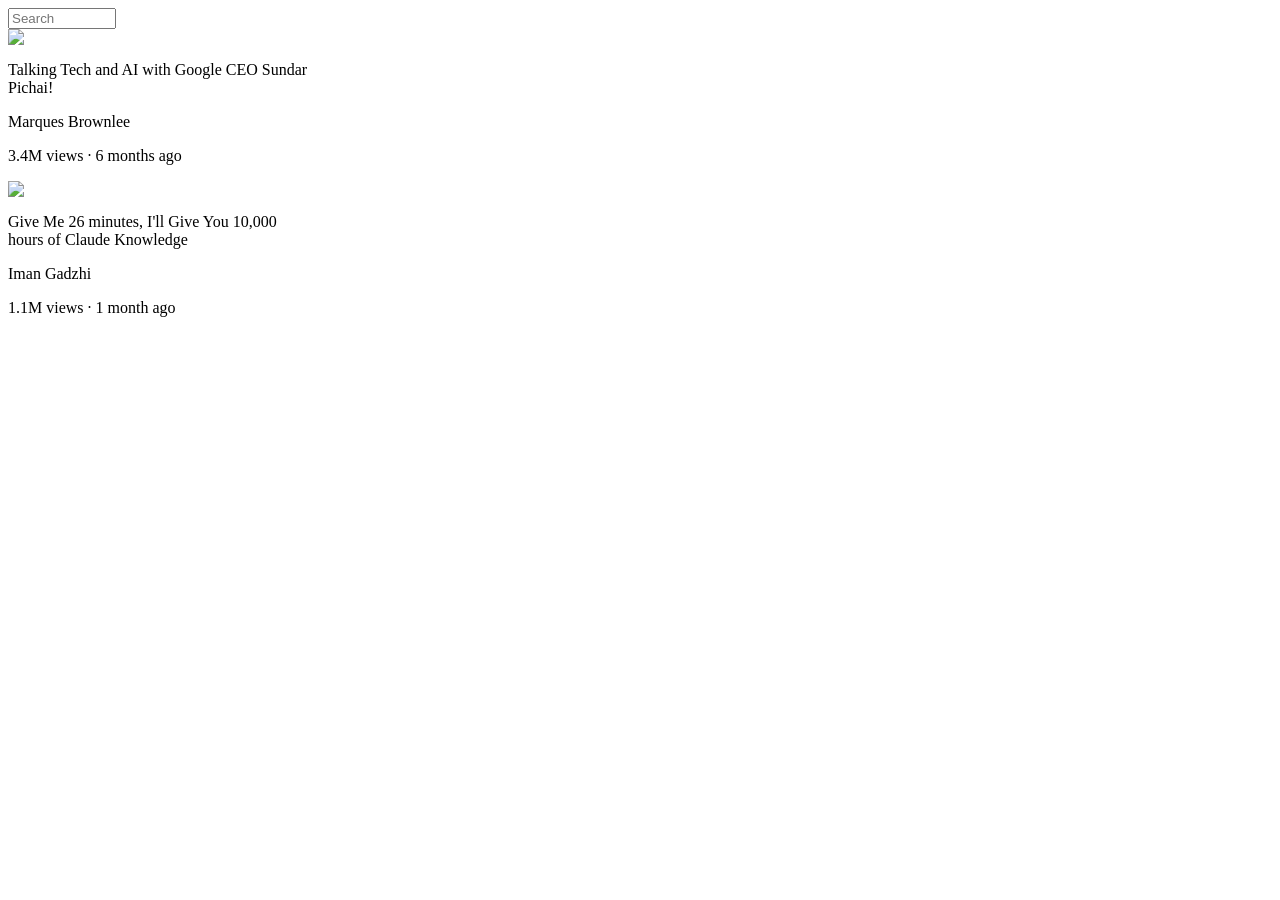
==== youtube.html @ 1d9fb52e "Learn div and add second video preview" ====
<!DOCTYPE html>
<html lang="en">
<head>
    <meta charset="UTF-8">
    <meta name="viewport" content="width=device-width, initial-scale=1.0">
    <link rel="stylesheet" href="youtube.css">
    <title>Youtube.com Clone</title>
</head>
<body>
    <!--text, checkbox--> 
    <input class="search-bar" type="text" placeholder="Search">

    <div class="video-preview">
        <img class="thumbnail" src="https://supersimple.dev/exercises/youtube/thumbnails/thumbnail-1.webp">

        <p class="video-title">
            Talking Tech and AI with Google CEO 
            Sundar Pichai!
        </p>
        <p class="video-author">
            Marques Brownlee
        </p>
        <p class="video-stats">
            3.4M views &middot; 6 months ago
        </p>
    </div>

    <div class="video-preview">
        <img class="thumbnail" src="https://img.youtube.com/vi/wtDDjBOfTZo/maxresdefault.jpg">

        <p class="video-title">
            Give Me 26 minutes, I'll Give You 
            10,000 hours of Claude Knowledge
        </p>
        <p class="video-author">
            Iman Gadzhi
        </p>
        <p class="video-stats">
            1.1M views &middot; 1 month ago
        </p>
    </div>

</body>
</html>
---- youtube.css ----
.thumbnail{
    width: 300px;
    display: block;

    /* height: 165px;
    object-fit: contain;
    object-position: top;
    border: 2px solid red; */
}

.search-bar{
    width: 100px;
}

.video-title{
    width: 300px;
}

.div-example{
    display: inline-block;
    vertical-align: top;
    margin-right: 15px;
}
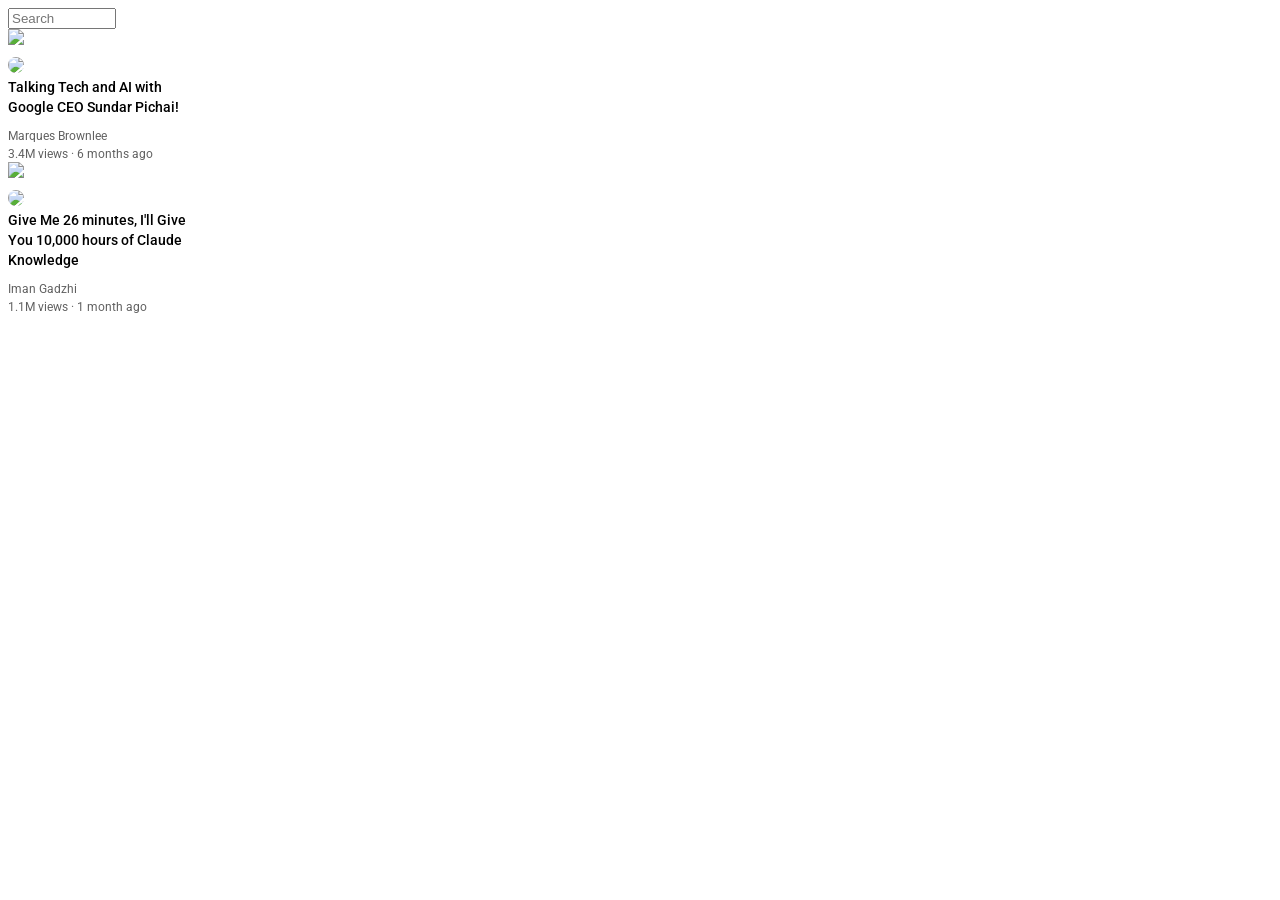
==== commit cfececba: "Implement nested layout technique and import Roboto Font" ====
--- a/youtube.html
+++ b/youtube.html
@@ -4,6 +4,11 @@
     <meta charset="UTF-8">
     <meta name="viewport" content="width=device-width, initial-scale=1.0">
     <link rel="stylesheet" href="youtube.css">
+
+    <link rel="preconnect" href="https://fonts.googleapis.com">
+    <link rel="preconnect" href="https://fonts.gstatic.com" crossorigin>
+    <link href="https://fonts.googleapis.com/css2?family=Roboto:ital,wght@0,100..900;1,100..900&display=swap" rel="stylesheet">
+
     <title>Youtube.com Clone</title>
 </head>
 <body>
@@ -11,33 +16,49 @@
     <input class="search-bar" type="text" placeholder="Search">
 
     <div class="video-preview">
-        <img class="thumbnail" src="https://supersimple.dev/exercises/youtube/thumbnails/thumbnail-1.webp">
-
-        <p class="video-title">
-            Talking Tech and AI with Google CEO 
-            Sundar Pichai!
-        </p>
-        <p class="video-author">
-            Marques Brownlee
-        </p>
-        <p class="video-stats">
-            3.4M views &middot; 6 months ago
-        </p>
+        <div class="thumbnail-row">
+            <img class="thumbnail" src="https://supersimple.dev/exercises/youtube/thumbnails/thumbnail-1.webp">
+        </div>
+        <div>
+            <div class="channel-picture">
+                <img class="profile-picture" src="https://yt3.ggpht.com/qu4TmIaYUlS41-dJ9gZ7DUR3nilvmB5_11i6OKSdvNnBNiyOusZP1bMN6ICnuxtjFBb6ioKgRQ=s88-c-k-c0x00ffffff-no-rj">
+            </div>
+            <div class="video-info">
+                <p class="video-title">
+                    Talking Tech and AI with Google CEO 
+                    Sundar Pichai!
+                </p>
+                <p class="video-author">
+                    Marques Brownlee
+                </p>
+                <p class="video-stats">
+                    3.4M views &middot; 6 months ago
+                </p>
+            </div>
+        </div>
     </div>
 
     <div class="video-preview">
-        <img class="thumbnail" src="https://img.youtube.com/vi/wtDDjBOfTZo/maxresdefault.jpg">
-
-        <p class="video-title">
-            Give Me 26 minutes, I'll Give You 
-            10,000 hours of Claude Knowledge
-        </p>
-        <p class="video-author">
-            Iman Gadzhi
-        </p>
-        <p class="video-stats">
-            1.1M views &middot; 1 month ago
-        </p>
+        <div class="thumbnail-row">
+            <img class="thumbnail" src="https://img.youtube.com/vi/wtDDjBOfTZo/maxresdefault.jpg">
+        </div>
+        <div>
+            <div class="channel-picture">
+                <img class="profile-picture" src="https://yt3.googleusercontent.com/FrBCHiFRihYVpyIETRD73uxdZn4hFJjSpogTuNBeApS1tFkHpHy3LLQzE0D3kTBUfXN6hODXVw=s160-c-k-c0x00ffffff-no-rj">
+            </div>
+            <div class="video-info">
+                <p class="video-title">
+                    Give Me 26 minutes, I'll Give You 
+                    10,000 hours of Claude Knowledge
+                </p>
+                <p class="video-author">
+                    Iman Gadzhi
+                </p>
+                <p class="video-stats">
+                    1.1M views &middot; 1 month ago
+                </p>
+            </div>
+        </div>
     </div>
 
 </body>
--- a/youtube.css
+++ b/youtube.css
@@ -1,3 +1,9 @@
+p {
+    font-family: Roboto, Arial, Helvetica, sans-serif;
+    margin-top: 0;
+    margin-bottom: 0;
+}
+
 .thumbnail{
     width: 300px;
     display: block;
@@ -12,8 +18,12 @@
     width: 100px;
 }
 
-.video-title{
-    width: 300px;
+.video-title {
+    margin-top: 0;
+    font-size: 14px;
+    font-weight: 500;
+    line-height: 20px;
+    margin-bottom: 12px;
 }
 
 .div-example{
@@ -21,3 +31,36 @@
     vertical-align: top;
     margin-right: 15px;
 }
+<<<<<<< HEAD
+=======
+
+.channel-picture {
+    display: inline-block;
+    width: 50px;
+    vertical-align: top;
+}
+
+.video-info {
+    display: inline-block;
+    width: 200px;
+}
+
+.profile-picture {
+    width: 40px;
+    border-radius: 50px;
+}
+
+.thumbnail-row {
+    margin-bottom: 12px;
+}
+
+.video-author,
+.video-stats {
+    font-size: 12px;
+    color: rgb(96, 96, 96);
+}
+
+.video-author {
+    margin-bottom: 4px;
+}
+>>>>>>> e120182 (Implement nested layout technique and import Roboto Font)
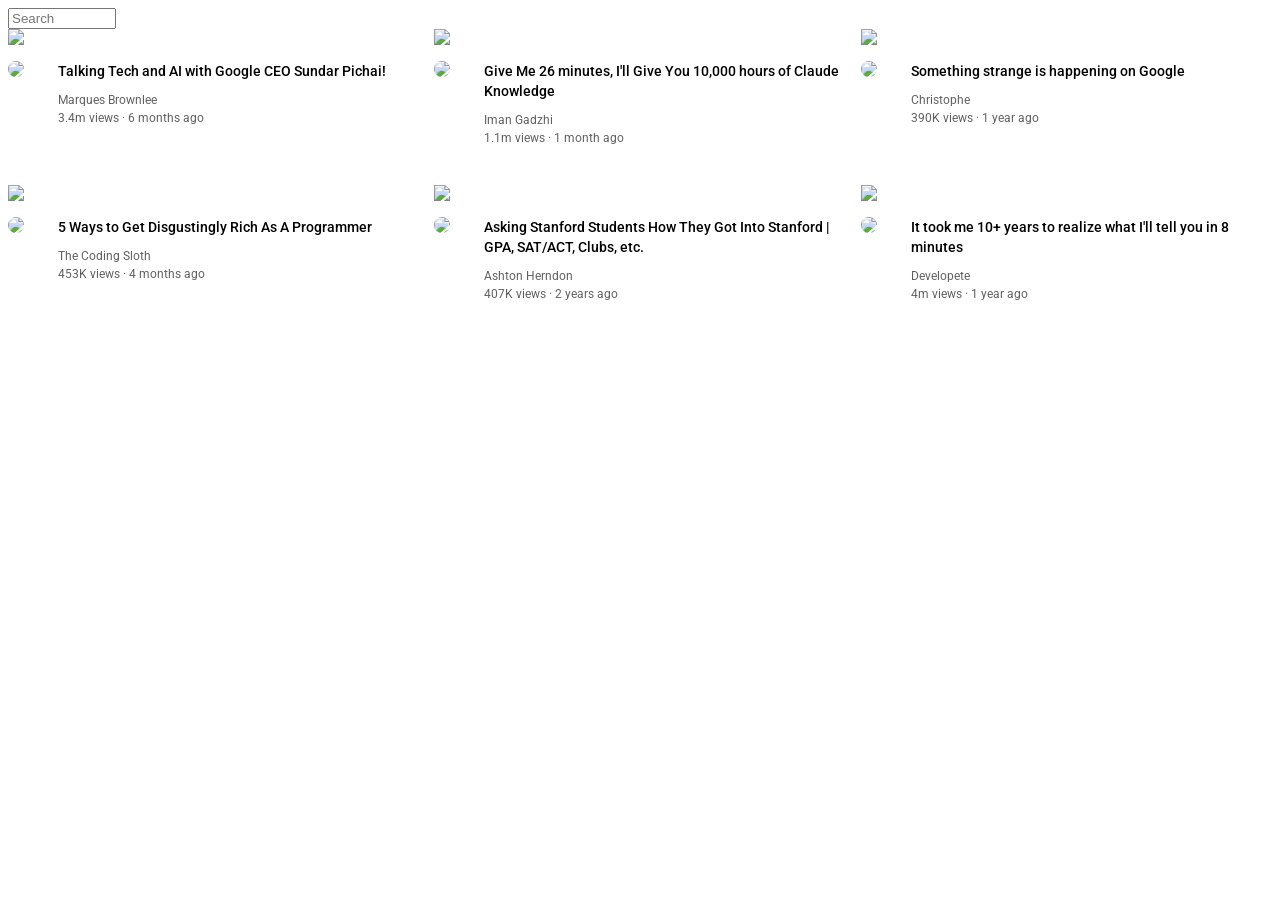
==== commit 9015c8a5: "Implement CSS Grid and add video previews" ====
--- a/youtube.html
+++ b/youtube.html
@@ -15,51 +15,145 @@
     <!--text, checkbox--> 
     <input class="search-bar" type="text" placeholder="Search">
 
-    <div class="video-preview">
-        <div class="thumbnail-row">
-            <img class="thumbnail" src="https://supersimple.dev/exercises/youtube/thumbnails/thumbnail-1.webp">
+    <div class="video-grid">
+        <div class="video-preview">
+            <div class="thumbnail-row">
+                <img class="thumbnail" src="https://supersimple.dev/exercises/youtube/thumbnails/thumbnail-1.webp">
+            </div>
+            <div class="video-info-grid">
+                <div class="channel-picture">
+                    <img class="profile-picture" src="https://yt3.ggpht.com/qu4TmIaYUlS41-dJ9gZ7DUR3nilvmB5_11i6OKSdvNnBNiyOusZP1bMN6ICnuxtjFBb6ioKgRQ=s88-c-k-c0x00ffffff-no-rj">
+                </div>
+                <div class="video-info">
+                    <p class="video-title">
+                        Talking Tech and AI with Google CEO 
+                        Sundar Pichai!
+                    </p>
+                    <p class="video-author">
+                        Marques Brownlee
+                    </p>
+                    <p class="video-stats">
+                        3.4m views &middot; 6 months ago
+                    </p>
+                </div>
+            </div>
         </div>
-        <div>
-            <div class="channel-picture">
-                <img class="profile-picture" src="https://yt3.ggpht.com/qu4TmIaYUlS41-dJ9gZ7DUR3nilvmB5_11i6OKSdvNnBNiyOusZP1bMN6ICnuxtjFBb6ioKgRQ=s88-c-k-c0x00ffffff-no-rj">
+
+        <div class="video-preview">
+            <div class="thumbnail-row">
+                <img class="thumbnail" src="https://img.youtube.com/vi/wtDDjBOfTZo/maxresdefault.jpg">
             </div>
-            <div class="video-info">
-                <p class="video-title">
-                    Talking Tech and AI with Google CEO 
-                    Sundar Pichai!
-                </p>
-                <p class="video-author">
-                    Marques Brownlee
-                </p>
-                <p class="video-stats">
-                    3.4M views &middot; 6 months ago
-                </p>
+            <div class="video-info-grid">
+                <div class="channel-picture">
+                    <img class="profile-picture" src="https://yt3.googleusercontent.com/FrBCHiFRihYVpyIETRD73uxdZn4hFJjSpogTuNBeApS1tFkHpHy3LLQzE0D3kTBUfXN6hODXVw=s160-c-k-c0x00ffffff-no-rj">
+                </div>
+                <div class="video-info">
+                    <p class="video-title">
+                        Give Me 26 minutes, I'll Give You 
+                        10,000 hours of Claude Knowledge
+                    </p>
+                    <p class="video-author">
+                        Iman Gadzhi
+                    </p>
+                    <p class="video-stats">
+                        1.1m views &middot; 1 month ago
+                    </p>
+                </div>
+            </div>
+        </div>
+
+        <div class="video-preview">
+            <div class="thumbnail-row">
+                <img class="thumbnail" src="https://img.youtube.com/vi/uuNCPmd6yU0/maxresdefault.jpg">
+            </div>
+            <div class="video-info-grid">
+                <div class="channel-picture">
+                    <img class="profile-picture" src="https://yt3.googleusercontent.com/bOv4o98QLG45beXCv4qpvJhj_wtezZkrHIb54yAvkM6zSK9rXCufaUmd0l8UKoGKFP7BRf2O4g=s160-c-k-c0x00ffffff-no-rj">
+                </div>
+                <div class="video-info">
+                    <p class="video-title">
+                        Something strange is happening on Google
+                    </p>
+                    <p class="video-author">
+                        Christophe
+                    </p>
+                    <p class="video-stats">
+                        390K views &middot; 1 year ago
+                    </p>
+                </div>
+            </div>
+        </div>
+
+        <div class="video-preview">
+            <div class="thumbnail-row">
+                <img class="thumbnail" src="https://img.youtube.com/vi/tjW_5ZAttGo/maxresdefault.jpg">
+            </div>
+            <div class="video-info-grid">
+                <div class="channel-picture">
+                    <img class="profile-picture" src="https://yt3.googleusercontent.com/vyiVx6-37LFcgsj8vB9ml-LK3PoiedhdVnkSFhPmp9V6EZqLketITjJ8mm2-0WCzjoQc0TOgLw=s160-c-k-c0x00ffffff-no-rj">
+                </div>
+                <div class="video-info">
+                    <p class="video-title">
+                        5 Ways to Get Disgustingly 
+                        Rich As A Programmer                
+                    </p>
+                    <p class="video-author">
+                        The Coding Sloth
+                    </p>
+                    <p class="video-stats">
+                        453K views &middot; 4 months ago
+                    </p>
+                </div>
+            </div>
+        </div>
+
+        <div class="video-preview">
+            <div class="thumbnail-row">
+                <img class="thumbnail" src="https://img.youtube.com/vi/HkCdp18WwuY/maxresdefault.jpg">
+            </div>
+            <div class="video-info-grid">
+                <div class="channel-picture">
+                    <img class="profile-picture" src="https://yt3.googleusercontent.com/_kvcpSZVgQiE31mQLbDGlRVl_qT2a6_oCFnBqc3vMPIpqP1-9tbY8kHqFQQh-1judG6OTgs1c0w=s160-c-k-c0x00ffffff-no-rj">
+                </div>
+                <div class="video-info">
+                    <p class="video-title">
+                        Asking Stanford Students How They Got Into Stanford | 
+                        GPA, SAT/ACT, Clubs, etc.
+                    </p>
+                    <p class="video-author">
+                        Ashton Herndon
+                    </p>
+                    <p class="video-stats">
+                        407K views &middot; 2 years ago
+                    </p>
+                </div>
+            </div>
+        </div>
+
+        <div class="video-preview">
+            <div class="thumbnail-row">
+                <img class="thumbnail" src="https://img.youtube.com/vi/RGaW82k4dK4/maxresdefault.jpg">
+            </div>
+            <div class="video-info-grid">
+                <div class="channel-picture">
+                    <img class="profile-picture" src="https://yt3.ggpht.com/DT7O_xioFBZllihmSaKnI_CSVIZlIuAURRTLwFGQNZb5910Xpx_CtsjeN6ZmemSf_VSH2camnw=s88-c-k-c0x00ffffff-no-rj">
+                </div>
+                <div class="video-info">
+                    <p class="video-title">
+                        It took me 10+ years to realize what I'll 
+                        tell you in 8 minutes                
+                    </p>
+                    <p class="video-author">
+                        Developete
+                    </p>
+                    <p class="video-stats">
+                        4m views &middot; 1 year ago
+                    </p>
+                </div>
             </div>
         </div>
     </div>
 
-    <div class="video-preview">
-        <div class="thumbnail-row">
-            <img class="thumbnail" src="https://img.youtube.com/vi/wtDDjBOfTZo/maxresdefault.jpg">
-        </div>
-        <div>
-            <div class="channel-picture">
-                <img class="profile-picture" src="https://yt3.googleusercontent.com/FrBCHiFRihYVpyIETRD73uxdZn4hFJjSpogTuNBeApS1tFkHpHy3LLQzE0D3kTBUfXN6hODXVw=s160-c-k-c0x00ffffff-no-rj">
-            </div>
-            <div class="video-info">
-                <p class="video-title">
-                    Give Me 26 minutes, I'll Give You 
-                    10,000 hours of Claude Knowledge
-                </p>
-                <p class="video-author">
-                    Iman Gadzhi
-                </p>
-                <p class="video-stats">
-                    1.1M views &middot; 1 month ago
-                </p>
-            </div>
-        </div>
-    </div>
-
+    
 </body>
 </html>
--- a/youtube.css
+++ b/youtube.css
@@ -4,10 +4,14 @@
     margin-bottom: 0;
 }
 
+.search-bar {
+    display: block;
+}
+
+
 .thumbnail{
-    width: 300px;
-    display: block;
-
+    width: 100%;
+    
     /* height: 165px;
     object-fit: contain;
     object-position: top;
@@ -31,18 +35,10 @@
     vertical-align: top;
     margin-right: 15px;
 }
-<<<<<<< HEAD
-=======
 
-.channel-picture {
-    display: inline-block;
-    width: 50px;
-    vertical-align: top;
-}
-
-.video-info {
-    display: inline-block;
-    width: 200px;
+.video-info-grid {
+    display: grid;
+    grid-template-columns: 50px 1fr;
 }
 
 .profile-picture {
@@ -63,4 +59,10 @@
 .video-author {
     margin-bottom: 4px;
 }
->>>>>>> e120182 (Implement nested layout technique and import Roboto Font)
+
+.video-grid {
+    display: grid;
+    grid-template-columns: 1fr 1fr 1fr;
+    column-gap: 15px;
+    row-gap: 40px;
+}
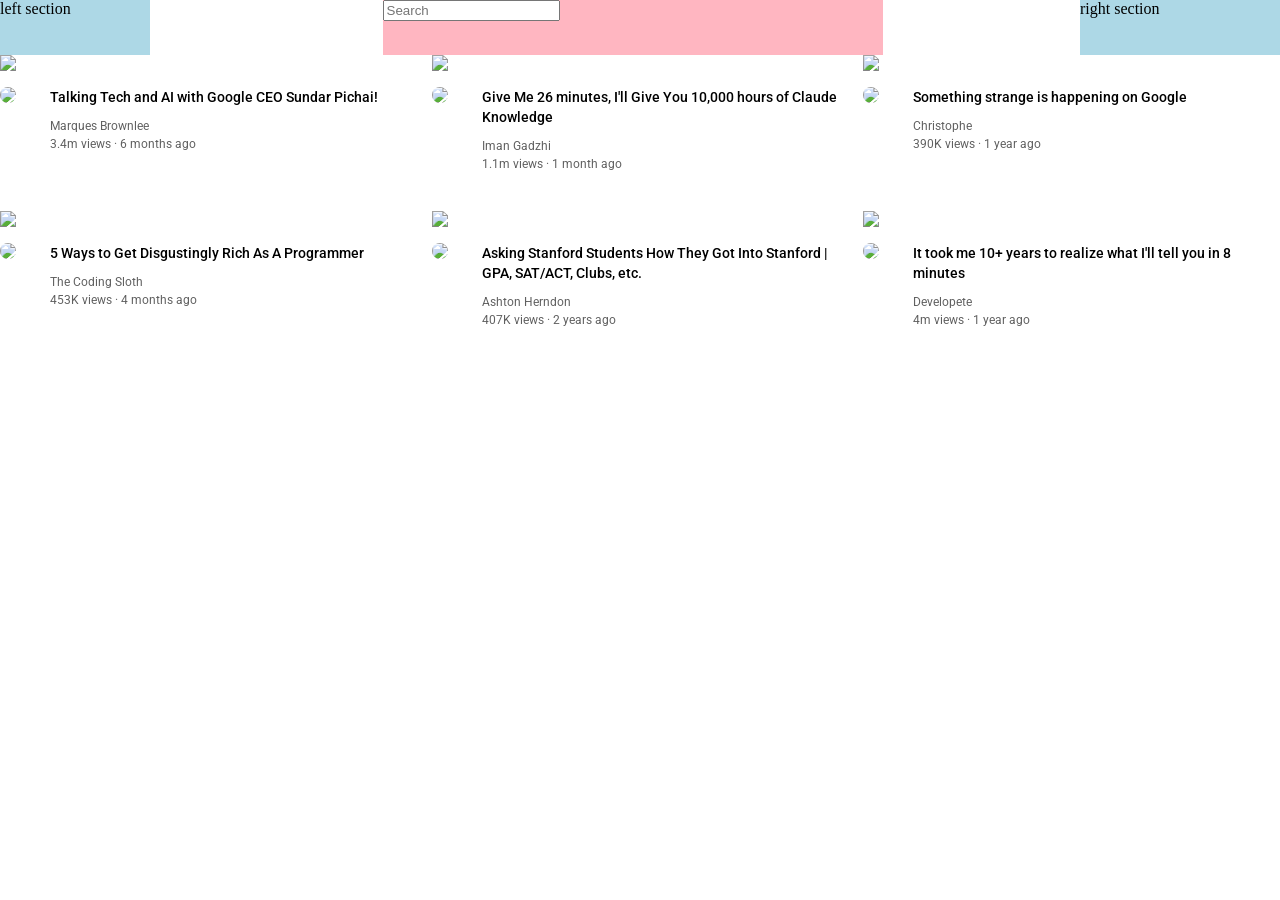
==== commit 31e955cd: "Add header section, create separate CSS files, and implement basic flexbox technique" ====
--- a/youtube.html
+++ b/youtube.html
@@ -3,7 +3,9 @@
 <head>
     <meta charset="UTF-8">
     <meta name="viewport" content="width=device-width, initial-scale=1.0">
-    <link rel="stylesheet" href="youtube.css">
+    <link rel="stylesheet" href="styles/video.css">
+    <link rel="stylesheet" href="styles/general.css">
+    <link rel="stylesheet" href="styles/header.css">
 
     <link rel="preconnect" href="https://fonts.googleapis.com">
     <link rel="preconnect" href="https://fonts.gstatic.com" crossorigin>
@@ -12,8 +14,18 @@
     <title>Youtube.com Clone</title>
 </head>
 <body>
-    <!--text, checkbox--> 
-    <input class="search-bar" type="text" placeholder="Search">
+    <div class="header">
+        <div class="left-section">
+            left section
+        </div>
+        <div class="middle-section">
+            <!--text, checkbox--> 
+            <input class="search-bar" type="text" placeholder="Search">
+        </div>
+        <div class="right-section">
+            right section
+        </div>
+    </div>
 
     <div class="video-grid">
         <div class="video-preview">
@@ -153,7 +165,6 @@
             </div>
         </div>
     </div>
-
     
 </body>
 </html>
--- a/styles/video.css
+++ b/styles/video.css
@@ -0,0 +1,53 @@
+.thumbnail{
+    width: 100%;
+    
+    /* height: 165px;
+    object-fit: contain;
+    object-position: top;
+    border: 2px solid red; */
+}
+
+.video-title {
+    margin-top: 0;
+    font-size: 14px;
+    font-weight: 500;
+    line-height: 20px;
+    margin-bottom: 12px;
+}
+
+.div-example{
+    display: inline-block;
+    vertical-align: top;
+    margin-right: 15px;
+}
+
+.video-info-grid {
+    display: grid;
+    grid-template-columns: 50px 1fr;
+}
+
+.profile-picture {
+    width: 40px;
+    border-radius: 50px;
+}
+
+.thumbnail-row {
+    margin-bottom: 12px;
+}
+
+.video-author,
+.video-stats {
+    font-size: 12px;
+    color: rgb(96, 96, 96);
+}
+
+.video-author {
+    margin-bottom: 4px;
+}
+
+.video-grid {
+    display: grid;
+    grid-template-columns: 1fr 1fr 1fr;
+    column-gap: 15px;
+    row-gap: 40px;
+}
--- a/styles/general.css
+++ b/styles/general.css
@@ -0,0 +1,9 @@
+p {
+    font-family: Roboto, Arial, Helvetica, sans-serif;
+    margin-top: 0;
+    margin-bottom: 0;
+}
+
+body {
+    margin: 0;
+}
--- a/styles/header.css
+++ b/styles/header.css
@@ -0,0 +1,28 @@
+.search-bar{
+    display: block;
+}
+
+.header {
+    height: 55px;
+    display: flex;
+    flex-direction: row;
+    justify-content: space-between;
+}
+
+.left-section {
+    background-color: lightblue;
+    width: 150px;
+}
+
+.middle-section {
+    background-color: lightpink;
+    flex: 1;
+    margin-left: 70px;
+    margin-right: 35px;
+    max-width: 500px;
+}
+
+.right-section {
+    background-color: lightblue;
+    width: 200px;
+}
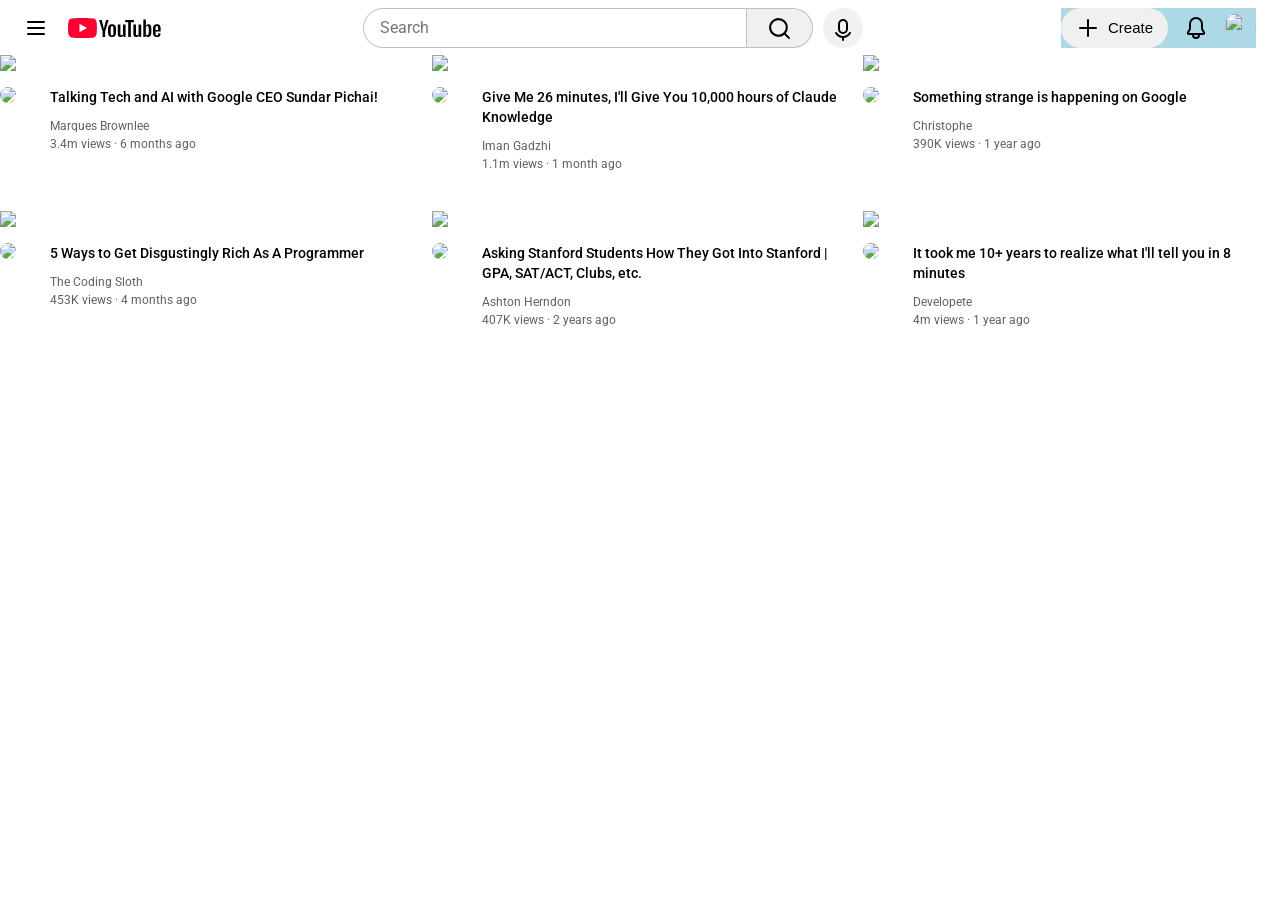
==== commit 96d981bf: "Fix some bugs and implement nested flexbox layout" ====
--- a/youtube.html
+++ b/youtube.html
@@ -16,14 +16,26 @@
 <body>
     <div class="header">
         <div class="left-section">
-            left section
+            <img class="hamburger-menu" src="icons/hamburger-menu.svg">
+            <img class="youtube-logo" src="icons/youtube-logo.svg">
         </div>
         <div class="middle-section">
             <!--text, checkbox--> 
             <input class="search-bar" type="text" placeholder="Search">
+            <button class="search-btn">
+                <img class="search-icon" src="icons/search-icon.svg">
+            </button>
+            <button class="voice-search-btn">
+                <img class="voice-search-icon" src="icons/microphone.svg">
+            </button>
         </div>
         <div class="right-section">
-            right section
+            <button class="create-btn">
+                <img class="plus-icon" src="icons/plus-icon.svg">
+                Create
+            </button>
+            <img class="notif-icon" src="icons/notif.svg">
+            <img class="current-user-pic" src="https://yt3.ggpht.com/yti/ANjgQV98rAQg2arQfoBeLrkop1mNWBSh5kXkcJMRJyfutO7vGw=s88-c-k-c0x00ffffff-no-rj-mo">
         </div>
     </div>
 
--- a/styles/general.css
+++ b/styles/general.css
@@ -7,3 +7,7 @@
 body {
     margin: 0;
 }
+
+* {
+    box-sizing: border-box;
+}
--- a/styles/header.css
+++ b/styles/header.css
@@ -4,25 +4,124 @@
 
 .header {
     height: 55px;
+    width: 100%;
+    display: flex;
+    align-items: center;
+    justify-content: space-between;
+    flex-direction: row;
+    overflow: hidden;
+}
+
+.left-section {
+    flex-shrink: 0;
+    display: flex;
+    align-items: center;
+}
+
+.hamburger-menu {
+    margin-left: 24px;
+    margin-right: 20px;
+}
+
+.middle-section {
+    flex: 1;
+    min-width: 0;
+    margin-left: 40px;
+    margin-right: 35px;
+    max-width: 500px;
     display: flex;
     flex-direction: row;
+    align-items: center;
+}
+
+.search-bar {
+    flex: 1;
+    min-width: none;
+    height: 40px;
+    padding-left: 16px;
+    font-size: 16px;
+    border: 1px solid rgb(192, 192, 192);
+    border-radius: 20px;
+    border-top-right-radius: 0;
+    border-bottom-right-radius: 0;
+}
+
+.search-bar::placeholder {
+    font-family: Roboto, Arial, Helvetica, sans-serif;
+    font-size: 16px;
+}
+
+.search-btn {
+    flex-shrink: 0;
+    height: 40px;
+    width: 66px;
+    background-color: rgb(240, 240, 240);
+    border: 1px solid rgb(192, 192, 192);
+    border-radius: 20px;
+    border-left: 0;
+    border-top-left-radius: 0;
+    border-bottom-left-radius: 0;
+    /* margin-left: -1px; */
+    margin-right: 10px;
+}
+
+.search-icon {
+    height: 25px;
+    margin-top: 4px;
+}
+
+.voice-search-btn {
+    flex-shrink: 0;
+    height: 40px;
+    width: 40px;
+    border-radius: 20px;
+    border: none;
+    background-color: rgb(241, 241, 241);
+    display: flex;
+    align-items: center;
+    justify-content: center;
+}
+
+.voice-search-icon {
+    height: 24px;
+    margin-top: 4px;
+}
+
+.right-section {
+    flex-shrink: 0;
+    gap: 16px;
+    margin-right: 24px;
+    background-color: lightblue;
+    display: flex;
+    flex-direction: row;
+    align-items: center;
     justify-content: space-between;
 }
 
-.left-section {
-    background-color: lightblue;
-    width: 150px;
+.create-btn {
+    display: flex;
+    align-items: center;
+    height: 40px;
+    padding: 6px 15px;
+    border: 0;
+    border-radius: 20px;
+    flex-direction: row;
+    background-color: rgb(240, 240, 240);
+    font-size: 15px;
+    white-space: nowrap;
 }
 
-.middle-section {
-    background-color: lightpink;
-    flex: 1;
-    margin-left: 70px;
-    margin-right: 35px;
-    max-width: 500px;
+.plus-icon {
+    height: 24px;
+    margin-right: 8px;
 }
 
-.right-section {
-    background-color: lightblue;
-    width: 200px;
+.notif-icon {
+    height: 24px;
+}
+
+.current-user-pic {
+    height: 32px;
+    width: 32px;
+    border-radius: 50%;
 }
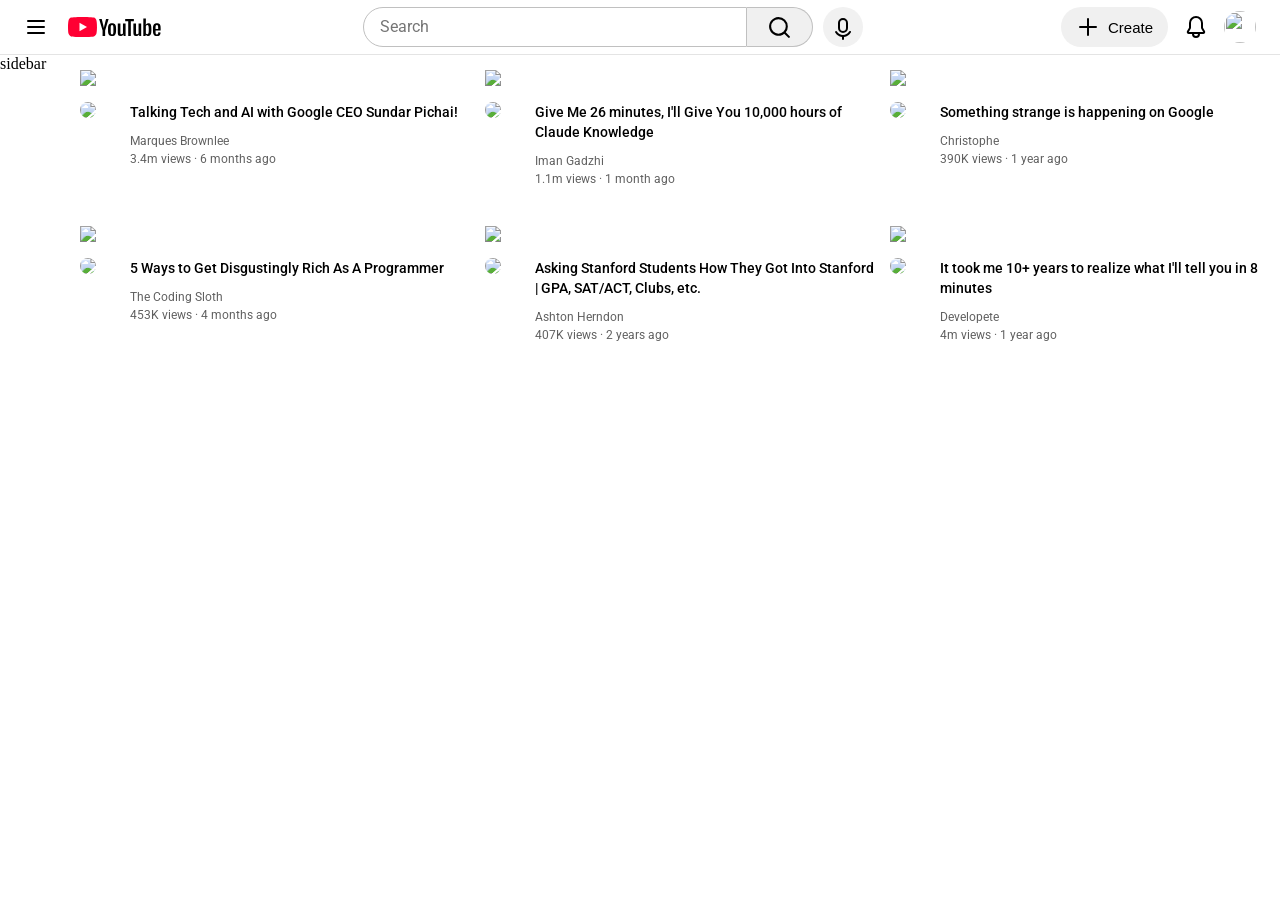
==== commit d0dce6ad: "Add CSS position layout to header and sidebar" ====
--- a/youtube.html
+++ b/youtube.html
@@ -6,6 +6,7 @@
     <link rel="stylesheet" href="styles/video.css">
     <link rel="stylesheet" href="styles/general.css">
     <link rel="stylesheet" href="styles/header.css">
+    <link rel="stylesheet" href="styles/sidebar.css">
 
     <link rel="preconnect" href="https://fonts.googleapis.com">
     <link rel="preconnect" href="https://fonts.gstatic.com" crossorigin>
@@ -37,6 +38,10 @@
             <img class="notif-icon" src="icons/notif.svg">
             <img class="current-user-pic" src="https://yt3.ggpht.com/yti/ANjgQV98rAQg2arQfoBeLrkop1mNWBSh5kXkcJMRJyfutO7vGw=s88-c-k-c0x00ffffff-no-rj-mo">
         </div>
+    </div>
+
+    <div class="sidebar">
+        sidebar
     </div>
 
     <div class="video-grid">
--- a/styles/general.css
+++ b/styles/general.css
@@ -6,6 +6,8 @@
 
 body {
     margin: 0;
+    padding-top: 70px;
+    padding-left: 80px;
 }
 
 * {
--- a/styles/header.css
+++ b/styles/header.css
@@ -8,6 +8,12 @@
     display: flex;
     align-items: center;
     justify-content: space-between;
+    position: fixed;
+    top: 0;
+    left: 0;
+    right: 0;
+    background-color: white;
+    border-bottom: 1px solid rgb(228, 228, 228);
     flex-direction: row;
     overflow: hidden;
 }
@@ -91,7 +97,6 @@
     flex-shrink: 0;
     gap: 16px;
     margin-right: 24px;
-    background-color: lightblue;
     display: flex;
     flex-direction: row;
     align-items: center;
--- a/styles/sidebar.css
+++ b/styles/sidebar.css
@@ -0,0 +1,8 @@
+.sidebar {
+    position: fixed;
+    left: 0;
+    bottom: 0;
+    top: 55px;
+    background-color: white;
+    width: 72px;
+}
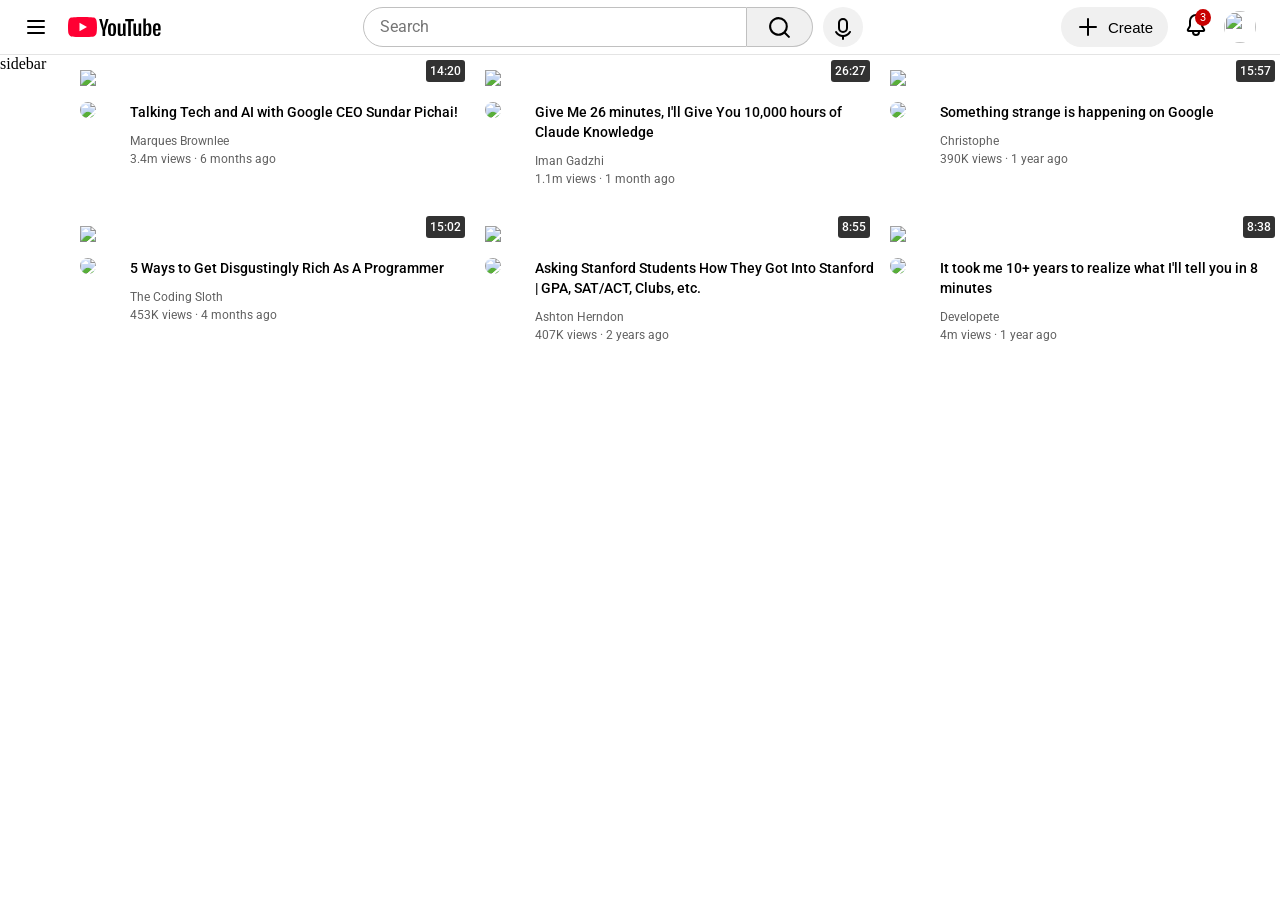
==== commit 0f411a8e: "Implement various CSS position properties and add notifications count to the icon along with duratio" ====
--- a/youtube.html
+++ b/youtube.html
@@ -35,7 +35,10 @@
                 <img class="plus-icon" src="icons/plus-icon.svg">
                 Create
             </button>
-            <img class="notif-icon" src="icons/notif.svg">
+            <div class="notifications-icon-container">
+                <img class="notif-icon" src="icons/notif.svg">
+                <div class="notif-count">3</div>
+            </div>
             <img class="current-user-pic" src="https://yt3.ggpht.com/yti/ANjgQV98rAQg2arQfoBeLrkop1mNWBSh5kXkcJMRJyfutO7vGw=s88-c-k-c0x00ffffff-no-rj-mo">
         </div>
     </div>
@@ -47,7 +50,8 @@
     <div class="video-grid">
         <div class="video-preview">
             <div class="thumbnail-row">
-                <img class="thumbnail" src="https://supersimple.dev/exercises/youtube/thumbnails/thumbnail-1.webp">
+                <img class="thumbnail" src="https://img.youtube.com/vi/n2RNcPRtAiY/maxresdefault.jpg">
+                <div class="video-time">14:20</div>
             </div>
             <div class="video-info-grid">
                 <div class="channel-picture">
@@ -71,6 +75,7 @@
         <div class="video-preview">
             <div class="thumbnail-row">
                 <img class="thumbnail" src="https://img.youtube.com/vi/wtDDjBOfTZo/maxresdefault.jpg">
+                <div class="video-time">26:27</div>
             </div>
             <div class="video-info-grid">
                 <div class="channel-picture">
@@ -94,6 +99,7 @@
         <div class="video-preview">
             <div class="thumbnail-row">
                 <img class="thumbnail" src="https://img.youtube.com/vi/uuNCPmd6yU0/maxresdefault.jpg">
+                <div class="video-time">15:57</div>
             </div>
             <div class="video-info-grid">
                 <div class="channel-picture">
@@ -116,6 +122,7 @@
         <div class="video-preview">
             <div class="thumbnail-row">
                 <img class="thumbnail" src="https://img.youtube.com/vi/tjW_5ZAttGo/maxresdefault.jpg">
+                <div class="video-time">15:02</div>
             </div>
             <div class="video-info-grid">
                 <div class="channel-picture">
@@ -139,6 +146,7 @@
         <div class="video-preview">
             <div class="thumbnail-row">
                 <img class="thumbnail" src="https://img.youtube.com/vi/HkCdp18WwuY/maxresdefault.jpg">
+                <div class="video-time">8:55</div>
             </div>
             <div class="video-info-grid">
                 <div class="channel-picture">
@@ -162,6 +170,7 @@
         <div class="video-preview">
             <div class="thumbnail-row">
                 <img class="thumbnail" src="https://img.youtube.com/vi/RGaW82k4dK4/maxresdefault.jpg">
+                <div class="video-time">8:38</div>
             </div>
             <div class="video-info-grid">
                 <div class="channel-picture">
--- a/styles/video.css
+++ b/styles/video.css
@@ -33,6 +33,7 @@
 
 .thumbnail-row {
     margin-bottom: 12px;
+    position: relative;
 }
 
 .video-author,
@@ -50,4 +51,19 @@
     grid-template-columns: 1fr 1fr 1fr;
     column-gap: 15px;
     row-gap: 40px;
+}
+
+.video-time {
+    font-family: Roboto, Arial, Helvetica, sans-serif;
+    font-size: 12px;
+    font-weight: 500;
+    padding: 4px 4px;
+    background-color: black;
+    color: white;
+    position: absolute;
+    bottom: 8px;
+    right: 5px;
+    border: 0;
+    border-radius: 3px;
+    opacity: 80%;
 }
--- a/styles/header.css
+++ b/styles/header.css
@@ -125,6 +125,22 @@
     height: 24px;
 }
 
+.notifications-icon-container {
+    position: relative;
+}
+
+.notif-count {
+    position: absolute;
+    top: -4px;
+    right: -3px;
+    background-color: rgb(200, 0, 0);
+    color: white;
+    font-family: Roboto, Arial;
+    border-radius: 50%;
+    font-size: 11px;
+    padding: 2px 5px;
+}
+
 .current-user-pic {
     height: 32px;
     width: 32px;
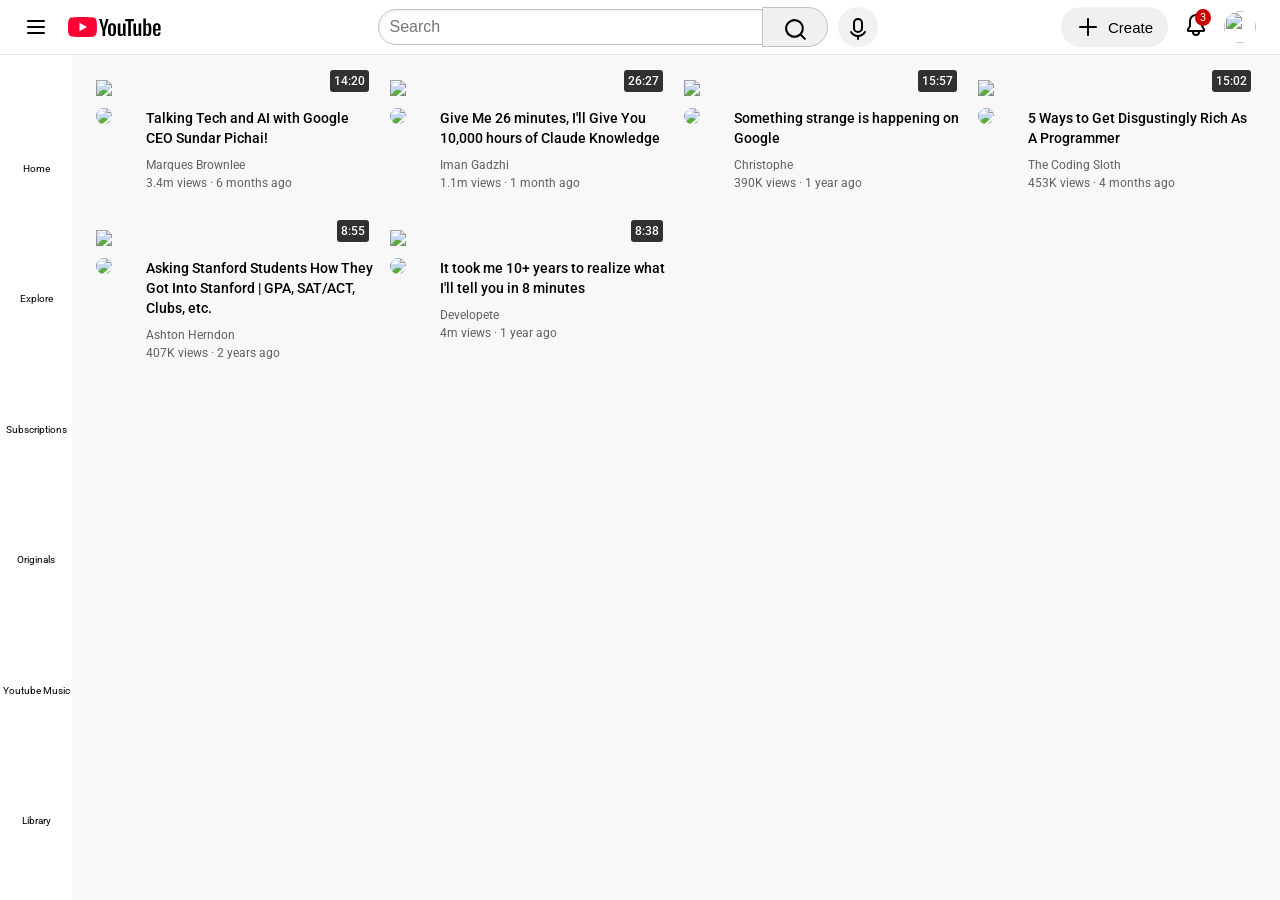
==== commit 0196385c: "Made some final changes to the UI" ====
--- a/youtube.html
+++ b/youtube.html
@@ -25,9 +25,12 @@
             <input class="search-bar" type="text" placeholder="Search">
             <button class="search-btn">
                 <img class="search-icon" src="icons/search-icon.svg">
+                <div class="tooltip">Search</div>
             </button>
+            <!-- Put position absolute inside position relative -->
             <button class="voice-search-btn">
                 <img class="voice-search-icon" src="icons/microphone.svg">
+                <div class="tooltip">Search with your voice</div>
             </button>
         </div>
         <div class="right-section">
@@ -43,154 +46,178 @@
         </div>
     </div>
 
-    <div class="sidebar">
-        sidebar
-    </div>
-
-    <div class="video-grid">
-        <div class="video-preview">
-            <div class="thumbnail-row">
-                <img class="thumbnail" src="https://img.youtube.com/vi/n2RNcPRtAiY/maxresdefault.jpg">
-                <div class="video-time">14:20</div>
-            </div>
-            <div class="video-info-grid">
-                <div class="channel-picture">
-                    <img class="profile-picture" src="https://yt3.ggpht.com/qu4TmIaYUlS41-dJ9gZ7DUR3nilvmB5_11i6OKSdvNnBNiyOusZP1bMN6ICnuxtjFBb6ioKgRQ=s88-c-k-c0x00ffffff-no-rj">
-                </div>
-                <div class="video-info">
-                    <p class="video-title">
-                        Talking Tech and AI with Google CEO 
-                        Sundar Pichai!
-                    </p>
-                    <p class="video-author">
-                        Marques Brownlee
-                    </p>
-                    <p class="video-stats">
-                        3.4m views &middot; 6 months ago
-                    </p>
-                </div>
-            </div>
-        </div>
-
-        <div class="video-preview">
-            <div class="thumbnail-row">
-                <img class="thumbnail" src="https://img.youtube.com/vi/wtDDjBOfTZo/maxresdefault.jpg">
-                <div class="video-time">26:27</div>
-            </div>
-            <div class="video-info-grid">
-                <div class="channel-picture">
-                    <img class="profile-picture" src="https://yt3.googleusercontent.com/FrBCHiFRihYVpyIETRD73uxdZn4hFJjSpogTuNBeApS1tFkHpHy3LLQzE0D3kTBUfXN6hODXVw=s160-c-k-c0x00ffffff-no-rj">
-                </div>
-                <div class="video-info">
-                    <p class="video-title">
-                        Give Me 26 minutes, I'll Give You 
-                        10,000 hours of Claude Knowledge
-                    </p>
-                    <p class="video-author">
-                        Iman Gadzhi
-                    </p>
-                    <p class="video-stats">
-                        1.1m views &middot; 1 month ago
-                    </p>
-                </div>
-            </div>
-        </div>
-
-        <div class="video-preview">
-            <div class="thumbnail-row">
-                <img class="thumbnail" src="https://img.youtube.com/vi/uuNCPmd6yU0/maxresdefault.jpg">
-                <div class="video-time">15:57</div>
-            </div>
-            <div class="video-info-grid">
-                <div class="channel-picture">
-                    <img class="profile-picture" src="https://yt3.googleusercontent.com/bOv4o98QLG45beXCv4qpvJhj_wtezZkrHIb54yAvkM6zSK9rXCufaUmd0l8UKoGKFP7BRf2O4g=s160-c-k-c0x00ffffff-no-rj">
-                </div>
-                <div class="video-info">
-                    <p class="video-title">
-                        Something strange is happening on Google
-                    </p>
-                    <p class="video-author">
-                        Christophe
-                    </p>
-                    <p class="video-stats">
-                        390K views &middot; 1 year ago
-                    </p>
-                </div>
-            </div>
-        </div>
-
-        <div class="video-preview">
-            <div class="thumbnail-row">
-                <img class="thumbnail" src="https://img.youtube.com/vi/tjW_5ZAttGo/maxresdefault.jpg">
-                <div class="video-time">15:02</div>
-            </div>
-            <div class="video-info-grid">
-                <div class="channel-picture">
-                    <img class="profile-picture" src="https://yt3.googleusercontent.com/vyiVx6-37LFcgsj8vB9ml-LK3PoiedhdVnkSFhPmp9V6EZqLketITjJ8mm2-0WCzjoQc0TOgLw=s160-c-k-c0x00ffffff-no-rj">
-                </div>
-                <div class="video-info">
-                    <p class="video-title">
-                        5 Ways to Get Disgustingly 
-                        Rich As A Programmer                
-                    </p>
-                    <p class="video-author">
-                        The Coding Sloth
-                    </p>
-                    <p class="video-stats">
-                        453K views &middot; 4 months ago
-                    </p>
-                </div>
-            </div>
-        </div>
-
-        <div class="video-preview">
-            <div class="thumbnail-row">
-                <img class="thumbnail" src="https://img.youtube.com/vi/HkCdp18WwuY/maxresdefault.jpg">
-                <div class="video-time">8:55</div>
-            </div>
-            <div class="video-info-grid">
-                <div class="channel-picture">
-                    <img class="profile-picture" src="https://yt3.googleusercontent.com/_kvcpSZVgQiE31mQLbDGlRVl_qT2a6_oCFnBqc3vMPIpqP1-9tbY8kHqFQQh-1judG6OTgs1c0w=s160-c-k-c0x00ffffff-no-rj">
-                </div>
-                <div class="video-info">
-                    <p class="video-title">
-                        Asking Stanford Students How They Got Into Stanford | 
-                        GPA, SAT/ACT, Clubs, etc.
-                    </p>
-                    <p class="video-author">
-                        Ashton Herndon
-                    </p>
-                    <p class="video-stats">
-                        407K views &middot; 2 years ago
-                    </p>
-                </div>
-            </div>
-        </div>
-
-        <div class="video-preview">
-            <div class="thumbnail-row">
-                <img class="thumbnail" src="https://img.youtube.com/vi/RGaW82k4dK4/maxresdefault.jpg">
-                <div class="video-time">8:38</div>
-            </div>
-            <div class="video-info-grid">
-                <div class="channel-picture">
-                    <img class="profile-picture" src="https://yt3.ggpht.com/DT7O_xioFBZllihmSaKnI_CSVIZlIuAURRTLwFGQNZb5910Xpx_CtsjeN6ZmemSf_VSH2camnw=s88-c-k-c0x00ffffff-no-rj">
-                </div>
-                <div class="video-info">
-                    <p class="video-title">
-                        It took me 10+ years to realize what I'll 
-                        tell you in 8 minutes                
-                    </p>
-                    <p class="video-author">
-                        Developete
-                    </p>
-                    <p class="video-stats">
-                        4m views &middot; 1 year ago
-                    </p>
-                </div>
-            </div>
-        </div>
-    </div>
-    
+    <nav class="sidebar">
+        <div class="sidebar-link">
+            <img src="https://supersimple.dev/exercises/youtube/icons/home.svg" alt="">
+            <div>Home</div>
+        </div>
+        <div class="sidebar-link">
+            <img src="https://supersimple.dev/exercises/youtube/icons/explore.svg" alt="">
+            <div>Explore</div>
+        </div>
+        <div class="sidebar-link">
+            <img src="https://supersimple.dev/exercises/youtube/icons/subscriptions.svg" alt="">
+            <div>Subscriptions</div>
+        </div>
+        <div class="sidebar-link">
+            <img src="https://supersimple.dev/exercises/youtube/icons/originals.svg" alt="">
+            <div>Originals</div>
+        </div>
+        <div class="sidebar-link">
+            <img src="https://supersimple.dev/exercises/youtube/icons/youtube-music.svg" alt="">
+            <div>Youtube Music</div>
+        </div>
+        <div class="sidebar-link">
+            <img src="https://supersimple.dev/exercises/youtube/icons/library.svg" alt="">
+            <div>Library</div>
+        </div>
+    </nav>
+
+    <main>
+        <section class="video-grid">
+            <div class="video-preview">
+                <div class="thumbnail-row">
+                    <img class="thumbnail" src="https://img.youtube.com/vi/n2RNcPRtAiY/maxresdefault.jpg">
+                    <div class="video-time">14:20</div>
+                </div>
+                <div class="video-info-grid">
+                    <div class="channel-picture">
+                        <img class="profile-picture" src="https://yt3.ggpht.com/qu4TmIaYUlS41-dJ9gZ7DUR3nilvmB5_11i6OKSdvNnBNiyOusZP1bMN6ICnuxtjFBb6ioKgRQ=s88-c-k-c0x00ffffff-no-rj">
+                    </div>
+                    <div class="video-info">
+                        <p class="video-title">
+                            Talking Tech and AI with Google CEO 
+                            Sundar Pichai!
+                        </p>
+                        <p class="video-author">
+                            Marques Brownlee
+                        </p>
+                        <p class="video-stats">
+                            3.4m views &middot; 6 months ago
+                        </p>
+                    </div>
+                </div>
+            </div>
+    
+            <div class="video-preview">
+                <div class="thumbnail-row">
+                    <img class="thumbnail" src="https://img.youtube.com/vi/wtDDjBOfTZo/maxresdefault.jpg">
+                    <div class="video-time">26:27</div>
+                </div>
+                <div class="video-info-grid">
+                    <div class="channel-picture">
+                        <img class="profile-picture" src="https://yt3.googleusercontent.com/FrBCHiFRihYVpyIETRD73uxdZn4hFJjSpogTuNBeApS1tFkHpHy3LLQzE0D3kTBUfXN6hODXVw=s160-c-k-c0x00ffffff-no-rj">
+                    </div>
+                    <div class="video-info">
+                        <p class="video-title">
+                            Give Me 26 minutes, I'll Give You 
+                            10,000 hours of Claude Knowledge
+                        </p>
+                        <p class="video-author">
+                            Iman Gadzhi
+                        </p>
+                        <p class="video-stats">
+                            1.1m views &middot; 1 month ago
+                        </p>
+                    </div>
+                </div>
+            </div>
+    
+            <div class="video-preview">
+                <div class="thumbnail-row">
+                    <img class="thumbnail" src="https://img.youtube.com/vi/uuNCPmd6yU0/maxresdefault.jpg">
+                    <div class="video-time">15:57</div>
+                </div>
+                <div class="video-info-grid">
+                    <div class="channel-picture">
+                        <img class="profile-picture" src="https://yt3.googleusercontent.com/bOv4o98QLG45beXCv4qpvJhj_wtezZkrHIb54yAvkM6zSK9rXCufaUmd0l8UKoGKFP7BRf2O4g=s160-c-k-c0x00ffffff-no-rj">
+                    </div>
+                    <div class="video-info">
+                        <p class="video-title">
+                            Something strange is happening on Google
+                        </p>
+                        <p class="video-author">
+                            Christophe
+                        </p>
+                        <p class="video-stats">
+                            390K views &middot; 1 year ago
+                        </p>
+                    </div>
+                </div>
+            </div>
+    
+            <div class="video-preview">
+                <div class="thumbnail-row">
+                    <img class="thumbnail" src="https://img.youtube.com/vi/tjW_5ZAttGo/maxresdefault.jpg">
+                    <div class="video-time">15:02</div>
+                </div>
+                <div class="video-info-grid">
+                    <div class="channel-picture">
+                        <img class="profile-picture" src="https://yt3.googleusercontent.com/vyiVx6-37LFcgsj8vB9ml-LK3PoiedhdVnkSFhPmp9V6EZqLketITjJ8mm2-0WCzjoQc0TOgLw=s160-c-k-c0x00ffffff-no-rj">
+                    </div>
+                    <div class="video-info">
+                        <p class="video-title">
+                            5 Ways to Get Disgustingly 
+                            Rich As A Programmer                
+                        </p>
+                        <p class="video-author">
+                            The Coding Sloth
+                        </p>
+                        <p class="video-stats">
+                            453K views &middot; 4 months ago
+                        </p>
+                    </div>
+                </div>
+            </div>
+    
+            <div class="video-preview">
+                <div class="thumbnail-row">
+                    <img class="thumbnail" src="https://img.youtube.com/vi/HkCdp18WwuY/maxresdefault.jpg">
+                    <div class="video-time">8:55</div>
+                </div>
+                <div class="video-info-grid">
+                    <div class="channel-picture">
+                        <img class="profile-picture" src="https://yt3.googleusercontent.com/_kvcpSZVgQiE31mQLbDGlRVl_qT2a6_oCFnBqc3vMPIpqP1-9tbY8kHqFQQh-1judG6OTgs1c0w=s160-c-k-c0x00ffffff-no-rj">
+                    </div>
+                    <div class="video-info">
+                        <p class="video-title">
+                            Asking Stanford Students How They Got Into Stanford | 
+                            GPA, SAT/ACT, Clubs, etc.
+                        </p>
+                        <p class="video-author">
+                            Ashton Herndon
+                        </p>
+                        <p class="video-stats">
+                            407K views &middot; 2 years ago
+                        </p>
+                    </div>
+                </div>
+            </div>
+    
+            <div class="video-preview">
+                <div class="thumbnail-row">
+                    <img class="thumbnail" src="https://img.youtube.com/vi/RGaW82k4dK4/maxresdefault.jpg">
+                    <div class="video-time">8:38</div>
+                </div>
+                <div class="video-info-grid">
+                    <div class="channel-picture">
+                        <img class="profile-picture" src="https://yt3.ggpht.com/DT7O_xioFBZllihmSaKnI_CSVIZlIuAURRTLwFGQNZb5910Xpx_CtsjeN6ZmemSf_VSH2camnw=s88-c-k-c0x00ffffff-no-rj">
+                    </div>
+                    <div class="video-info">
+                        <p class="video-title">
+                            It took me 10+ years to realize what I'll 
+                            tell you in 8 minutes                
+                        </p>
+                        <p class="video-author">
+                            Developete
+                        </p>
+                        <p class="video-stats">
+                            4m views &middot; 1 year ago
+                        </p>
+                    </div>
+                </div>
+            </div>
+        </section>
+    </main> 
 </body>
 </html>
--- a/styles/video.css
+++ b/styles/video.css
@@ -12,7 +12,7 @@
     font-size: 14px;
     font-weight: 500;
     line-height: 20px;
-    margin-bottom: 12px;
+    margin-bottom: 10px;
 }
 
 .div-example{
@@ -27,12 +27,12 @@
 }
 
 .profile-picture {
-    width: 40px;
+    width: 36px;
     border-radius: 50px;
 }
 
 .thumbnail-row {
-    margin-bottom: 12px;
+    margin-bottom: 8px;
     position: relative;
 }
 
@@ -49,15 +49,32 @@
 .video-grid {
     display: grid;
     grid-template-columns: 1fr 1fr 1fr;
-    column-gap: 15px;
+    column-gap: 16px;
     row-gap: 40px;
 }
 
+@media (max-width: 750px) {
+    .video-grid {
+        grid-template-columns: 1fr 1fr;
+    }
+}
+
+@media (min-width: 751px) and (max-width: 999px) {
+    .video-grid {
+        grid-template-columns: 1fr 1fr 1fr;
+    }
+}
+
+@media (min-width: 1000px) {
+    .video-grid {
+        grid-template-columns: 1fr 1fr 1fr 1fr;
+    }
+}
+
 .video-time {
-    font-family: Roboto, Arial, Helvetica, sans-serif;
     font-size: 12px;
     font-weight: 500;
-    padding: 4px 4px;
+    padding: 4px;
     background-color: black;
     color: white;
     position: absolute;
--- a/styles/general.css
+++ b/styles/general.css
@@ -1,13 +1,16 @@
 p {
-    font-family: Roboto, Arial, Helvetica, sans-serif;
     margin-top: 0;
     margin-bottom: 0;
 }
 
 body {
+    /* This style below will be inherited */
+    font-family: Roboto, Arial, Helvetica, sans-serif;
     margin: 0;
-    padding-top: 70px;
-    padding-left: 80px;
+    padding-top: 80px;
+    padding-left: 96px;
+    padding-right: 24px;
+    background-color: rgb(248, 248, 248);
 }
 
 * {
--- a/styles/header.css
+++ b/styles/header.css
@@ -4,14 +4,19 @@
 
 .header {
     height: 55px;
+
     width: 100%;
     display: flex;
+    flex-direction: row;
+    justify-content: space-between;
     align-items: center;
-    justify-content: space-between;
+
     position: fixed;
     top: 0;
     left: 0;
     right: 0;
+    z-index: 100;
+
     background-color: white;
     border-bottom: 1px solid rgb(228, 228, 228);
     flex-direction: row;
@@ -25,14 +30,19 @@
 }
 
 .hamburger-menu {
+    height: 24px;
     margin-left: 24px;
     margin-right: 20px;
+}
+
+.youtube-logo {
+    height: 20px;
 }
 
 .middle-section {
     flex: 1;
     min-width: 0;
-    margin-left: 40px;
+    margin-left: 70px;
     margin-right: 35px;
     max-width: 500px;
     display: flex;
@@ -42,18 +52,18 @@
 
 .search-bar {
     flex: 1;
-    min-width: none;
-    height: 40px;
-    padding-left: 16px;
+    height: 36px;
+    padding-left: 10px;
     font-size: 16px;
     border: 1px solid rgb(192, 192, 192);
     border-radius: 20px;
+    box-shadow: inset 1px 2px 3px rgba(0, 0, 0, 0.05);
     border-top-right-radius: 0;
     border-bottom-right-radius: 0;
+    width: 0;
 }
 
 .search-bar::placeholder {
-    font-family: Roboto, Arial, Helvetica, sans-serif;
     font-size: 16px;
 }
 
@@ -64,7 +74,7 @@
     background-color: rgb(240, 240, 240);
     border: 1px solid rgb(192, 192, 192);
     border-radius: 20px;
-    border-left: 0;
+    margin-left: -1px;
     border-top-left-radius: 0;
     border-bottom-left-radius: 0;
     /* margin-left: -1px; */
@@ -74,6 +84,38 @@
 .search-icon {
     height: 25px;
     margin-top: 4px;
+}
+
+.search-btn,
+.voice-search-btn,
+.create-btn {
+  display: flex;
+  justify-content: center;
+  align-items: center;
+  position: relative;
+}
+
+.search-btn .tooltip,
+.voice-search-btn .tooltip,
+.create-btn .tooltip {
+  position: absolute;
+  background-color: gray;
+  color: white;
+  padding-top: 4px;
+  padding-bottom: 4px;
+  padding-left: 8px;
+  padding-right: 8px;
+  border-radius: 2px;
+  font-size: 12px;
+  bottom: -30px;
+  opacity: 0;
+  transition: opacity 0.15s;
+  pointer-events: none;
+  white-space: nowrap;
+}
+
+.search-icon {
+  height: 25px;
 }
 
 .voice-search-btn {
--- a/styles/sidebar.css
+++ b/styles/sidebar.css
@@ -5,4 +5,35 @@
     top: 55px;
     background-color: white;
     width: 72px;
+    z-index: 200;
+    padding-top: 5px;
+}
+
+.sidebar {
+    display: flex;
+    flex-direction: column;
+    align-items: center;
+    justify-content: space-evenly;
+}
+
+.sidebar-link {
+    height: 74px;
+    display: flex;
+    justify-content: center;
+    align-items: center;
+    flex-direction: column;
+    cursor: pointer;
+}
+
+.sidebar-link:hover {
+    background-color: rgb(235, 235, 235);
+}
+
+.sidebar-link img {
+    height: 24px;
+    margin-bottom: 5px;
+}
+
+.sidebar-link div {
+    font-size: 10px;
 }
